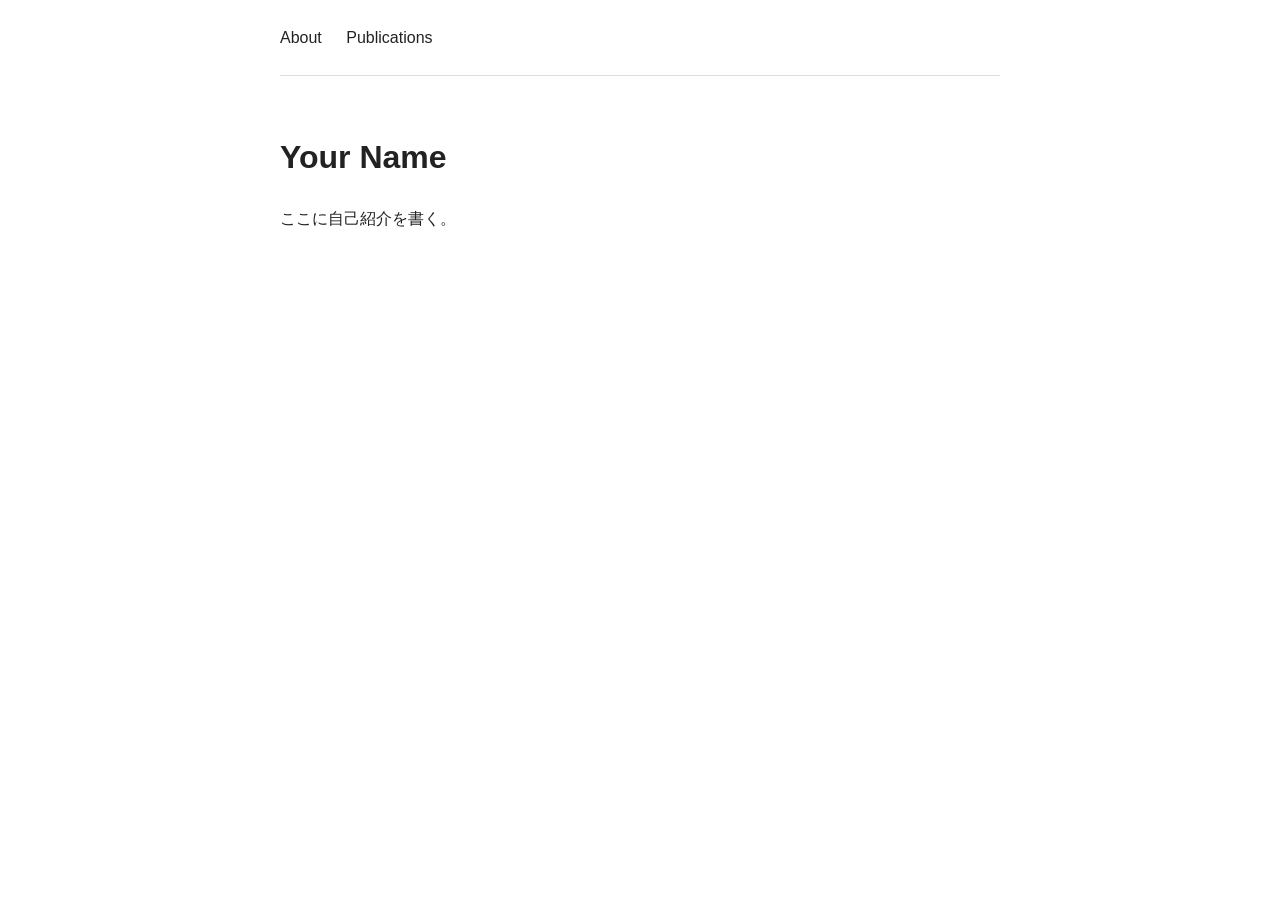
==== index.html @ bd9b5081 "initialize" ====
<!DOCTYPE html>
<html lang="ja">
<head>
  <meta charset="UTF-8">
  <meta name="viewport" content="width=device-width, initial-scale=1.0">
  <title>Your Name</title>
  <link rel="stylesheet" href="style.css">
</head>
<body>
  <div class="container">
    <nav>
      <a href="index.html">About</a>
      <a href="publications.html">Publications</a>
    </nav>

    <main>
      <h1>Your Name</h1>
      <p>ここに自己紹介を書く。</p>
    </main>
  </div>
</body>
</html>
---- style.css ----
body {
  margin: 0;
  font-family: sans-serif;
  line-height: 1.7;
  color: #222;
}

/* 左右の余白 */
.container {
  max-width: 720px;
  margin: 0 auto;
  padding: 0 24px;
}

nav {
  padding: 24px 0;
  border-bottom: 1px solid #ddd;
}

nav a {
  margin-right: 20px;
  color: #222;
  text-decoration: none;
}

nav a:hover {
  text-decoration: underline;
}

main {
  padding: 32px 0;
}
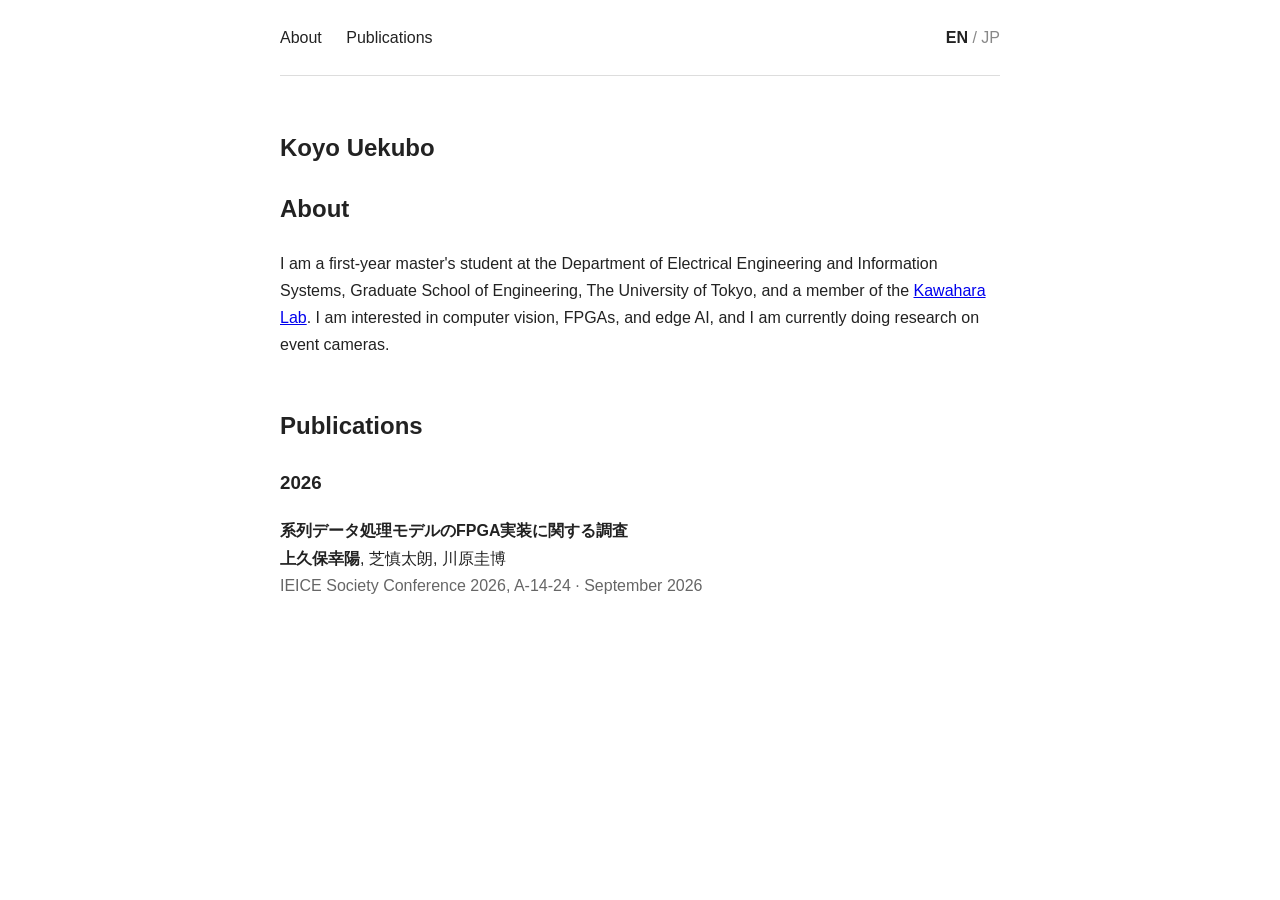
==== commit c198e454: "初期化" ====
--- a/index.html
+++ b/index.html
@@ -1,21 +1,46 @@
 <!DOCTYPE html>
-<html lang="ja">
+<html lang="en">
 <head>
   <meta charset="UTF-8">
   <meta name="viewport" content="width=device-width, initial-scale=1.0">
-  <title>Your Name</title>
+  <title>Koyo Uekubo</title>
   <link rel="stylesheet" href="style.css">
+  <script src="lang.js"></script>
 </head>
 <body>
   <div class="container">
     <nav>
-      <a href="index.html">About</a>
-      <a href="publications.html">Publications</a>
+      <div>
+        <a href="#about">About</a>
+        <a href="#publications">Publications</a>
+      </div>
+      <div class="lang-switch">
+        <button data-lang="en" onclick="setLang('en')">EN</button> /
+        <button data-lang="ja" onclick="setLang('ja')">JP</button>
+      </div>
     </nav>
 
     <main>
-      <h1>Your Name</h1>
-      <p>ここに自己紹介を書く。</p>
+      <section id="about">
+        <h1 lang="en">Koyo Uekubo</h1>
+        <h1 lang="ja">上久保幸陽</h1>
+
+        <h2>About</h2>
+        <p lang="en">I am a first-year master's student at the Department of Electrical Engineering and Information Systems, Graduate School of Engineering, The University of Tokyo, and a member of the <a href="https://www.akg.t.u-tokyo.ac.jp/">Kawahara Lab</a>. I am interested in computer vision, FPGAs, and edge AI, and I am currently doing research on event cameras.</p>
+        <p lang="ja">私は東京大学大学院工学系研究科 電気系工学専攻に在籍しています。<a href="https://www.akg.t.u-tokyo.ac.jp/">川原研究室</a>に所属している修士1年です。Computer VisionやFPGA、EdgeAIに興味があります。現在はイベントカメラに関する研究をしています。</p>
+      </section>
+
+      <section id="publications">
+        <h2>Publications</h2>
+
+        <h3>2026</h3>
+        <div class="pub">
+          <p class="pub-title">系列データ処理モデルのFPGA実装に関する調査</p>
+          <p class="pub-authors"><strong>上久保幸陽</strong>, 芝慎太朗, 川原圭博</p>
+          <p class="pub-venue" lang="en">IEICE Society Conference 2026, A-14-24 · September 2026</p>
+          <p class="pub-venue" lang="ja">2026年電子情報通信学会ソサイエティ大会, A-14-24 · 2026年9月</p>
+        </div>
+      </section>
     </main>
   </div>
 </body>
--- a/style.css
+++ b/style.css
@@ -1,6 +1,7 @@
 body {
   margin: 0;
-  font-family: sans-serif;
+  /* 言語に関係なく同じフォントにする（英字→和文の順に指定） */
+  font-family: "Helvetica Neue", Arial, "Hiragino Sans", "Hiragino Kaku Gothic ProN", "Yu Gothic", Meiryo, sans-serif;
   line-height: 1.7;
   color: #222;
 }
@@ -13,6 +14,8 @@
 }
 
 nav {
+  display: flex;
+  justify-content: space-between;
   padding: 24px 0;
   border-bottom: 1px solid #ddd;
 }
@@ -30,3 +33,49 @@
 main {
   padding: 32px 0;
 }
+
+section {
+  margin-bottom: 48px;
+}
+
+/* Publications */
+.pub {
+  margin-bottom: 24px;
+}
+
+.pub p {
+  margin: 0;
+}
+
+.pub-title {
+  font-weight: bold;
+}
+
+.pub-venue {
+  color: #666;
+}
+
+/* 言語切り替え：選ばれていない言語の要素を隠す */
+html[lang="en"] [lang="ja"],
+html[lang="ja"] [lang="en"] {
+  display: none;
+}
+
+.lang-switch {
+  color: #888;
+}
+
+.lang-switch button {
+  padding: 0;
+  border: none;
+  background: none;
+  font: inherit;
+  color: #888;
+  cursor: pointer;
+}
+
+html[lang="en"] .lang-switch [data-lang="en"],
+html[lang="ja"] .lang-switch [data-lang="ja"] {
+  color: #222;
+  font-weight: bold;
+}
